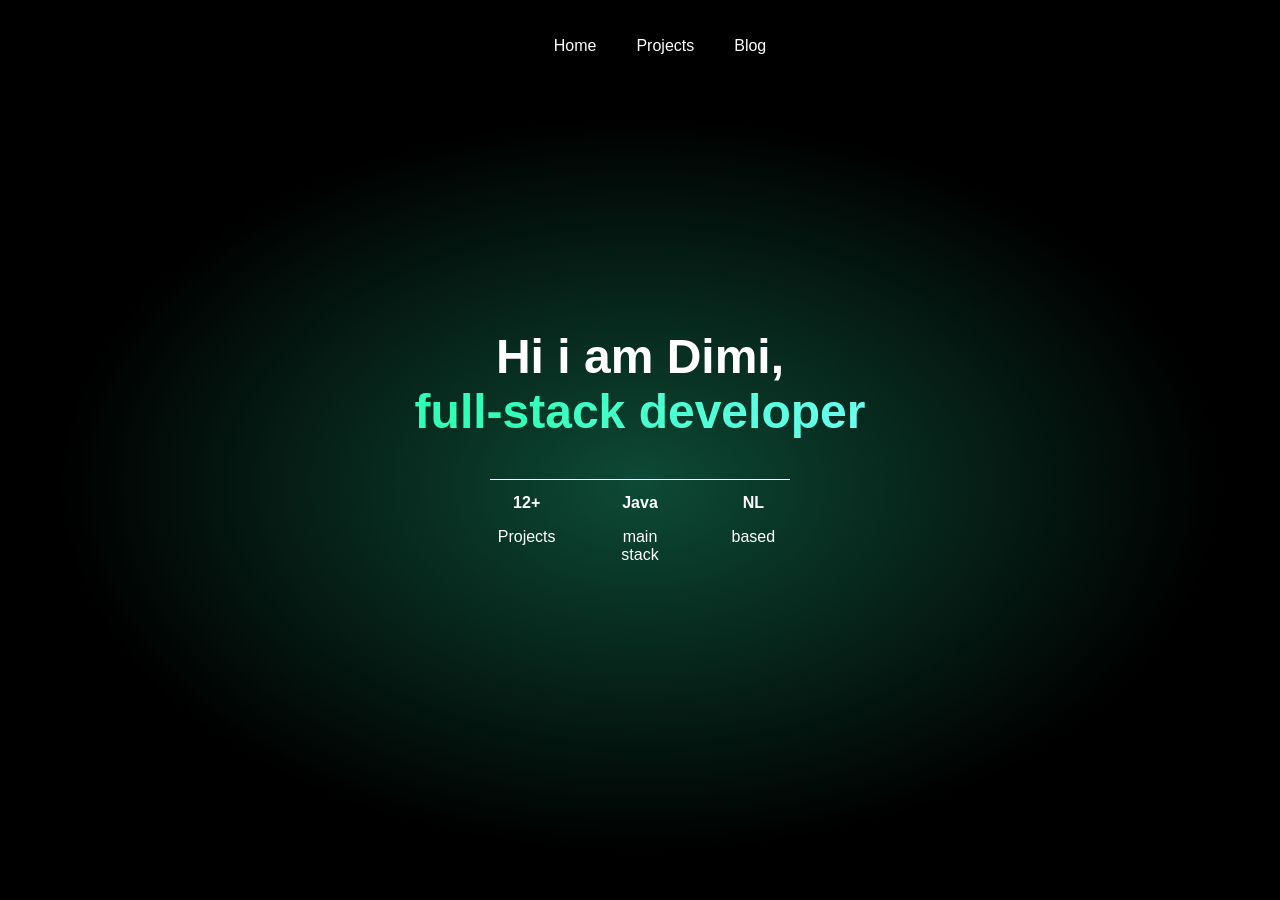
==== docs/index.html @ b60545e4 "Initial website upload" ====
<!DOCTYPE html>
<html lang ="eng">

<head> 

  <meta charset="UTF-8">
  <meta name="viewport" content = "width=device-width, initial-scale=1.0">
  <link rel="stylesheet" href="style.css">
  <title>WhoamI?</title>

</head>

<body>
 

<nav class="nav"> 

    <ul>
  <li><a href="index.html">Home</a></li>
  <li><a href="projects.html">Projects</a></li>
  <li><a href="blog.html">Blog</a></li>
   </ul>
</nav>

<main>
  <section class = "hero">

    <h1>
      <span class = "hero-text">Hi i am Dimi,</span>
      <br>
      <span class = "hero-text2">full-stack developer</span>
    </h1>

      <section class = "stats"> 

    <div class = "balk">
      
      </div>
    
    <div class = "stat1">
        <h2>12+</h2>
        <p>Projects</p>

      </div>

          <div class = "stat2">
              <h2>Java</h2>
              <p>main stack</p>
      </div>

          <div class = "stat3">
            <h2>NL</h2>
            <p>based</p>
      </div>


  </section>

  </section>


</body>

</html>
---- docs/style.css ----
body{
  background-color: #000000;
}
.nav {
background-color: transparent;
padding: 10px;
}

.nav ul {
  display: flex;
  justify-content: center;
  list-style-type: none;

  gap: 40px;
}

.nav a {
  font-size: 16px;
  line-height: 24.6px;
  font-family: 'segoe ui', sans-serif;
  color: #ffffff;
  text-decoration: none;
}

.nav a:hover{
  color: #32ffb7;
}

.hero{
min-height: 800px;
  background: radial-gradient(ellipse at center, #0d4a35 0%, #000 65%);

  display: flex;
  flex-direction: column;
  justify-content: center;
  align-items: center;
}

.hero h1{
  font-size: 48px;
   font-family: 'segoe ui', sans-serif;
   text-align: center;
  color: #ffffff;

  transform: translateY(-25px);
}

.hero  .hero-text2{
background: linear-gradient(90deg,rgba(50, 255, 183, 1) 20%, rgba(106, 255, 241, 1) 100%);
  background-clip: text;
  color: transparent;
}

.stats{
  display: grid;
  grid-template-columns: 1fr 1fr 1fr;
  column-gap: 40px;
  row-gap: 0;
  width: 300px;
  margin-top: 50px;

  transform: translateY(-75px);
}

.balk{
  grid-column: 1 / -1;
  border-top: 1px solid #ffffff;
}


.stats h2, .stats p{
  font-size: 16px;
  font-family: 'segoe ui', sans-serif;
  text-align: center;
  color: #ffffff;
}
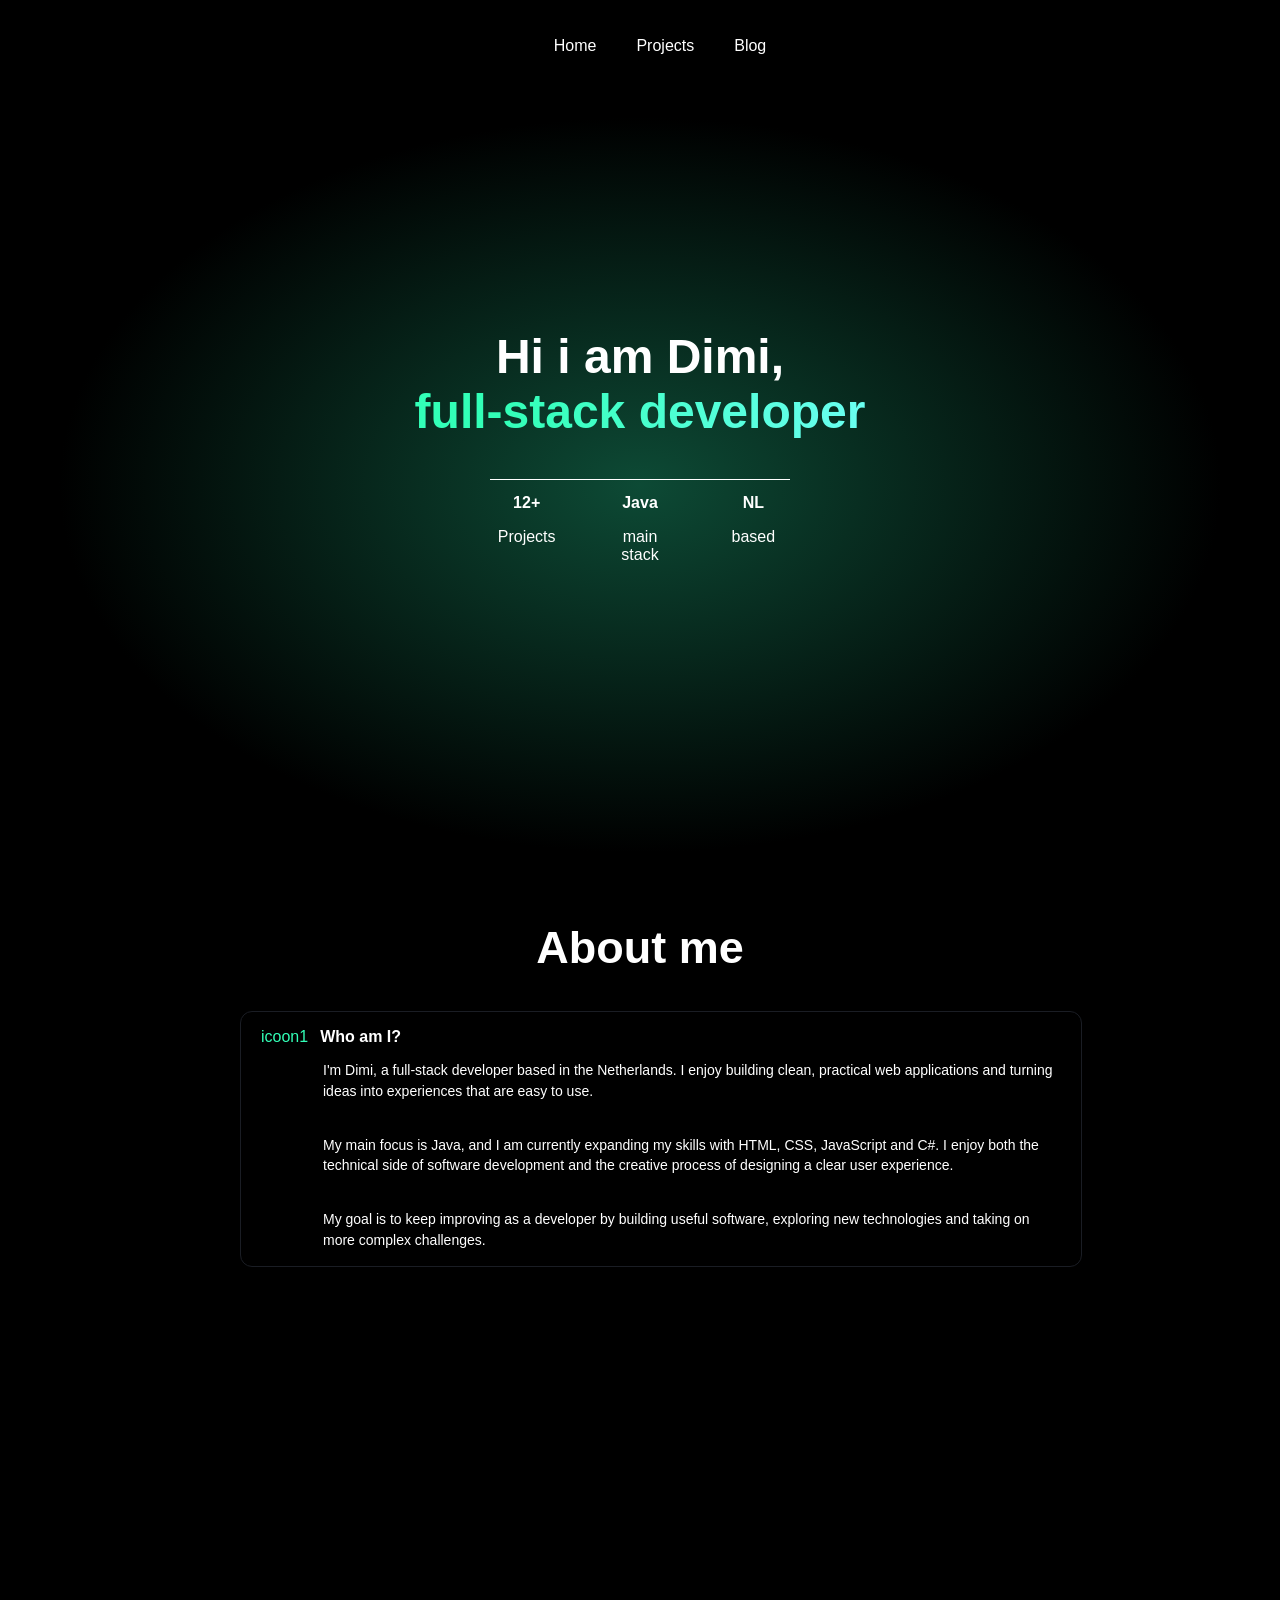
==== commit d9a5ea3e: "about me section + exapnded" ====
--- a/docs/index.html
+++ b/docs/index.html
@@ -2,19 +2,15 @@
 <html lang ="eng">
 
 <head> 
-
   <meta charset="UTF-8">
   <meta name="viewport" content = "width=device-width, initial-scale=1.0">
   <link rel="stylesheet" href="style.css">
   <title>WhoamI?</title>
-
 </head>
 
 <body>
  
-
 <nav class="nav"> 
-
     <ul>
   <li><a href="index.html">Home</a></li>
   <li><a href="projects.html">Projects</a></li>
@@ -58,6 +54,37 @@
 
   </section>
 
+  <section class = "about">
+    <h2>About me</h2>
+
+    <div class = "about-grid">
+      
+<div class = "card1">
+        
+          <div class = "card-header">
+            <span class = "">icoon1</span>
+            <h2>Who am I?</h2>
+      </div>
+
+      <p>I'm Dimi, a full-stack developer based in the Netherlands. 
+        I enjoy building clean, practical web applications and turning ideas into experiences that are easy to use. </p>
+
+        <br>
+
+       <p>My main focus is Java, and I am currently expanding my skills with HTML, CSS, JavaScript and C#.
+        I enjoy both the technical side of software development and the creative process of designing a clear user experience.</p>
+
+        <br>
+
+
+        <p>My goal is to keep improving as a developer by building useful software, 
+        exploring new technologies and taking on more complex challenges.
+       </p>
+  </div>
+
+</div>
+  </section>
+
 
 </body>
 
--- a/docs/style.css
+++ b/docs/style.css
@@ -1,4 +1,3 @@
-
 body{
   background-color: #000000;
 }
@@ -68,10 +67,62 @@
   border-top: 1px solid #ffffff;
 }
 
-
 .stats h2, .stats p{
   font-size: 16px;
   font-family: 'segoe ui', sans-serif;
   text-align: center;
   color: #ffffff;
+}
+
+.about{
+  font-size: 30px;
+   font-family: 'segoe ui', sans-serif;
+   text-align: center;
+  color: #ffffff;
+}
+
+.about-grid{
+  width: min(70%, 800px);
+  max-width: 800px;
+  min-height: 800px;
+  margin: 0 auto;
+  display: grid;
+  grid-template-columns: 1fr;
+  gap: 24px;
+}
+
+.card1{
+  width: 100%;
+  max-width: 800px;
+  background-color: #000000;
+  border: 1px solid #1a1d24;
+  border-radius: 12px;
+  padding: 16px 20px;
+  align-self: start;
+
+}
+
+.card-header{
+  display: flex;
+  align-items: center;  
+  gap: 12px;
+  margin-bottom: 14px;
+}
+
+.card-header span {
+  color: #32ffb7;
+  font-size: 16px;
+}
+
+.card1 h2 {
+  margin: 0;
+  font-size: 16px;
+  color: #ffffff;
+}
+
+.card1  p {
+  margin: 0 0 0 62px;
+  text-align: left;
+  font-size: 14px;
+  line-height: 1.45;
 }
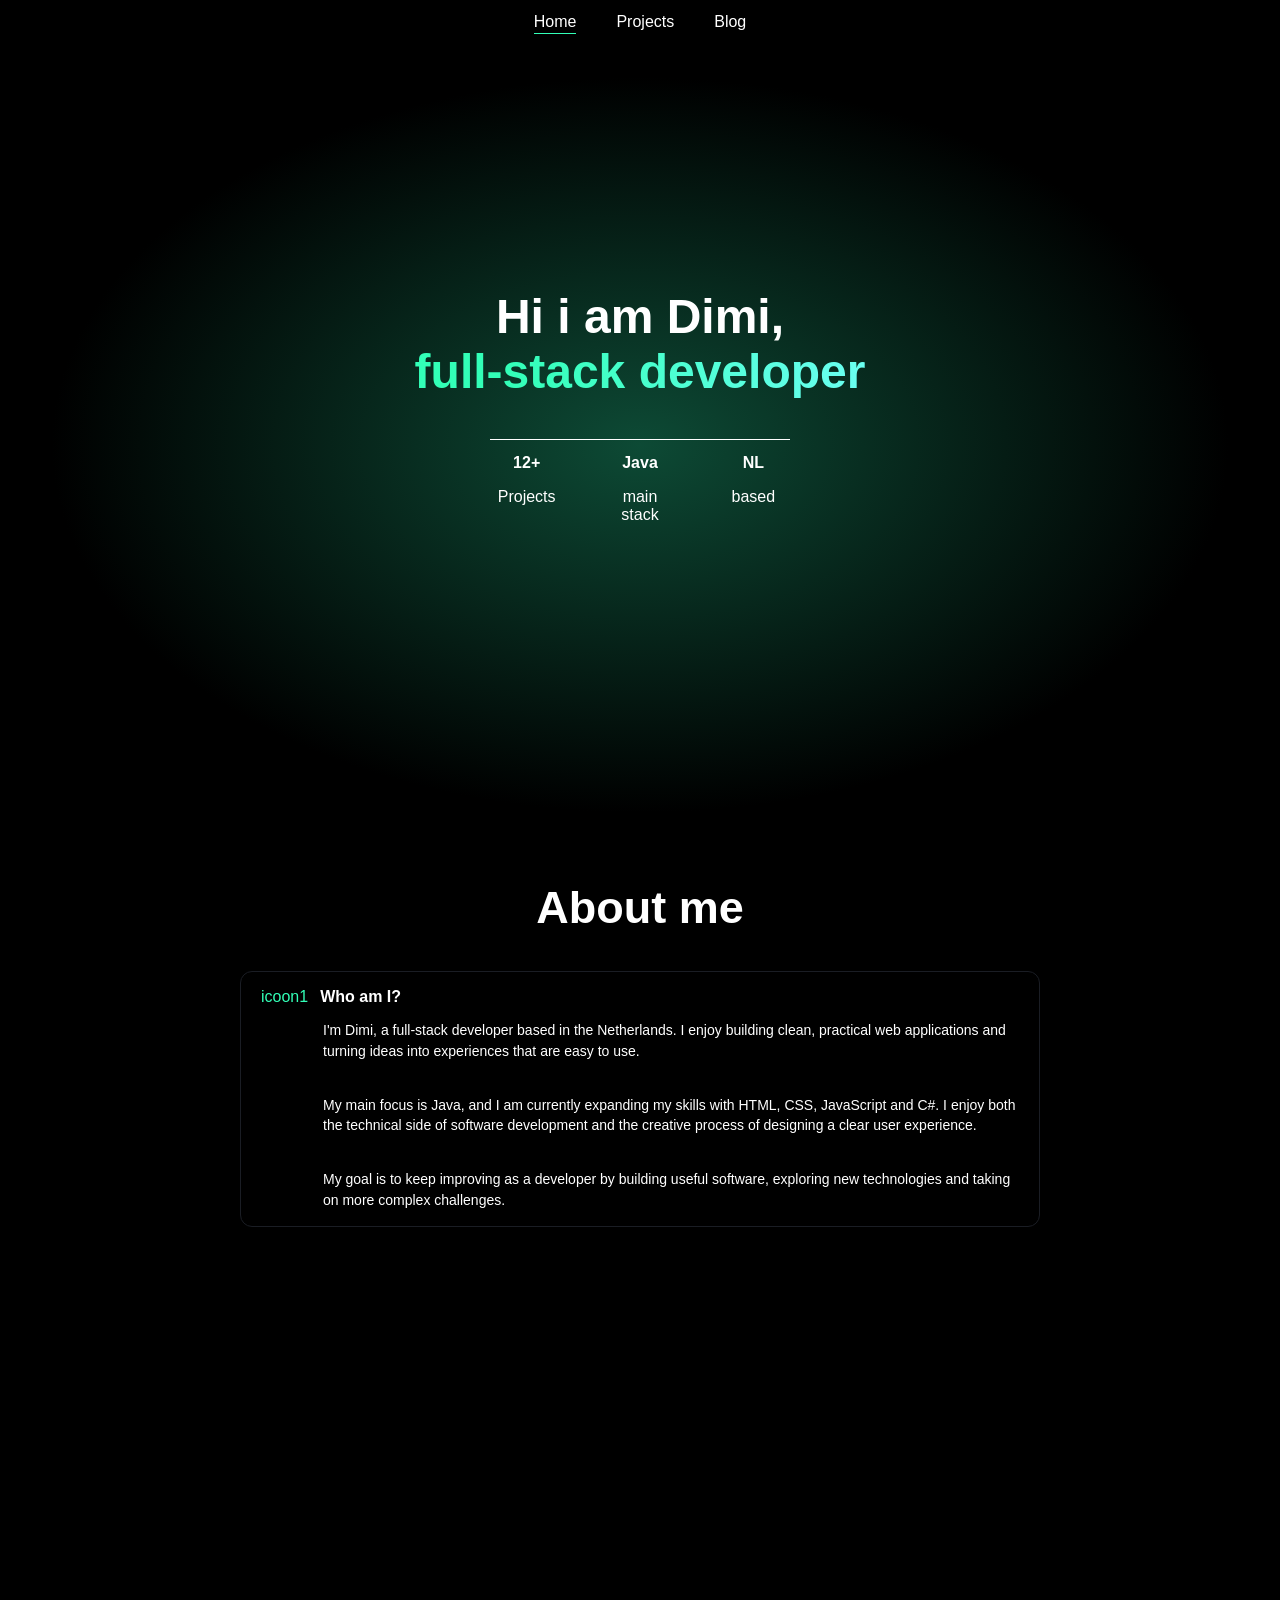
==== commit a229b955: "Current page + borderbox" ====
--- a/docs/index.html
+++ b/docs/index.html
@@ -12,7 +12,7 @@
  
 <nav class="nav"> 
     <ul>
-  <li><a href="index.html">Home</a></li>
+  <li><a class = "active" href="index.html">Home</a></li>
   <li><a href="projects.html">Projects</a></li>
   <li><a href="blog.html">Blog</a></li>
    </ul>
@@ -48,6 +48,8 @@
             <h2>NL</h2>
             <p>based</p>
       </div>
+      
+    </main>
 
 
   </section>
--- a/docs/style.css
+++ b/docs/style.css
@@ -1,4 +1,9 @@
+* {
+  box-sizing: border-box;
+}
+
 body{
+  margin: 0;
   background-color: #000000;
 }
 .nav {
@@ -10,8 +15,9 @@
   display: flex;
   justify-content: center;
   list-style-type: none;
-
   gap: 40px;
+  margin: 0;
+  padding: 0;
 }
 
 .nav a {
@@ -26,10 +32,14 @@
   color: #32ffb7;
 }
 
+.nav a.active{
+  border-bottom: 1px solid #32ffb7;
+  padding-bottom: 3px;
+}
+
 .hero{
 min-height: 800px;
   background: radial-gradient(ellipse at center, #0d4a35 0%, #000 65%);
-
   display: flex;
   flex-direction: column;
   justify-content: center;
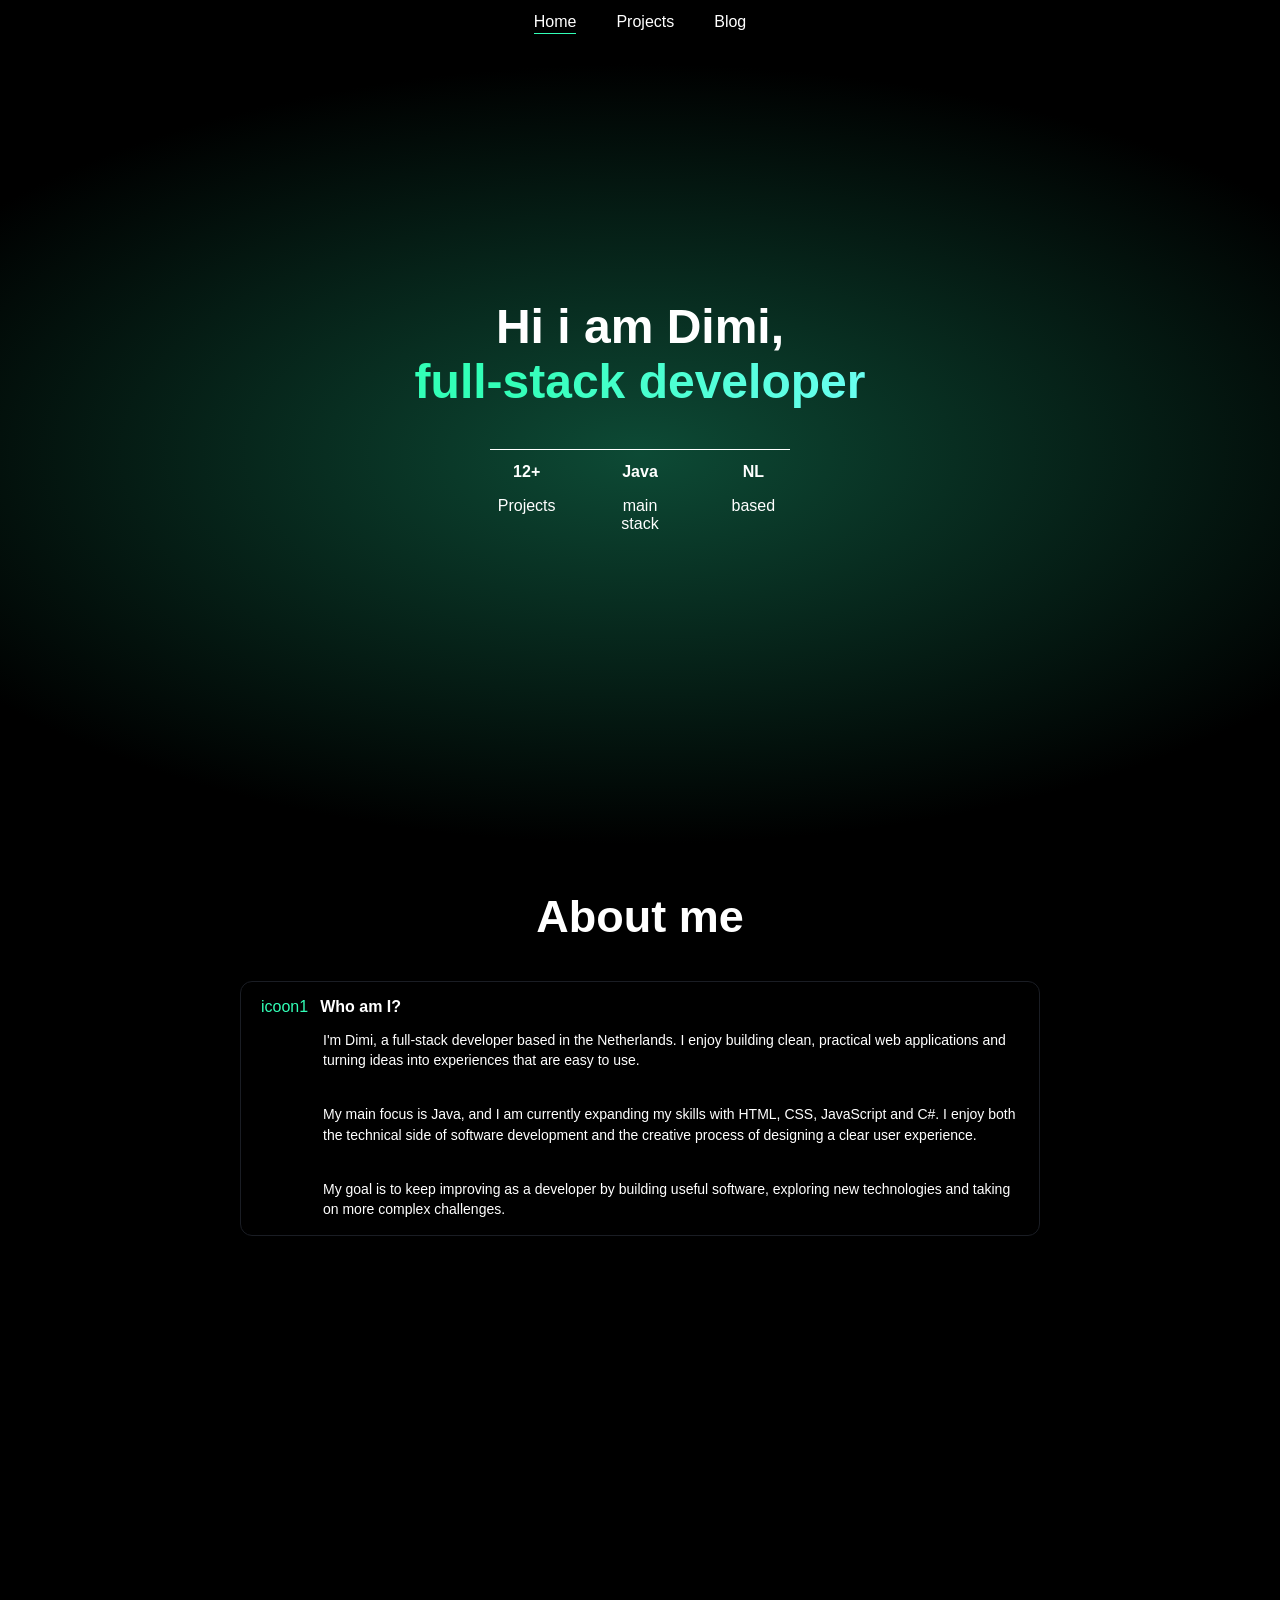
==== commit 28d51694: "begin project page" ====
--- a/docs/index.html
+++ b/docs/index.html
@@ -32,29 +32,25 @@
     <div class = "balk">
       
       </div>
-    
+
     <div class = "stat1">
         <h2>12+</h2>
         <p>Projects</p>
+    </div>
 
-      </div>
-
-          <div class = "stat2">
+    <div class = "stat2">
               <h2>Java</h2>
               <p>main stack</p>
-      </div>
+    </div>
 
-          <div class = "stat3">
+    <div class = "stat3">
             <h2>NL</h2>
             <p>based</p>
-      </div>
-      
-    </main>
-
-
+    </div>
+      </section>
   </section>
 
-  </section>
+  </main>
 
   <section class = "about">
     <h2>About me</h2>
--- a/docs/style.css
+++ b/docs/style.css
@@ -7,7 +7,12 @@
   background-color: #000000;
 }
 .nav {
-background-color: transparent;
+ position: sticky;
+  top: 0;
+  z-index: 10;
+  height: 54px;
+
+background-color: rgba(0, 0, 0, 0.95);
 padding: 10px;
 }
 
@@ -39,15 +44,32 @@
 
 .hero{
 min-height: 800px;
-  background: radial-gradient(ellipse at center, #0d4a35 0%, #000 65%);
+  background: radial-gradient(ellipse 100% 600px at center, #0d4a35 0%, #000 65%);
   display: flex;
   flex-direction: column;
   justify-content: center;
   align-items: center;
 }
 
+@media (max-width: 600px){.hero
+  {
+    background: radial-gradient(ellipse 180% 500px at center, #0d4a35 0%, #000 70%)
+  }
+}
+
+@media (max-width: 480px) {
+  .nav ul {
+    gap: 16px;
+  }
+
+  .hero h1 {
+    font-size: 34px;
+  }
+}
+
 .hero h1{
   font-size: 48px;
+  padding: 0 16px;
    font-family: 'segoe ui', sans-serif;
    text-align: center;
   color: #ffffff;
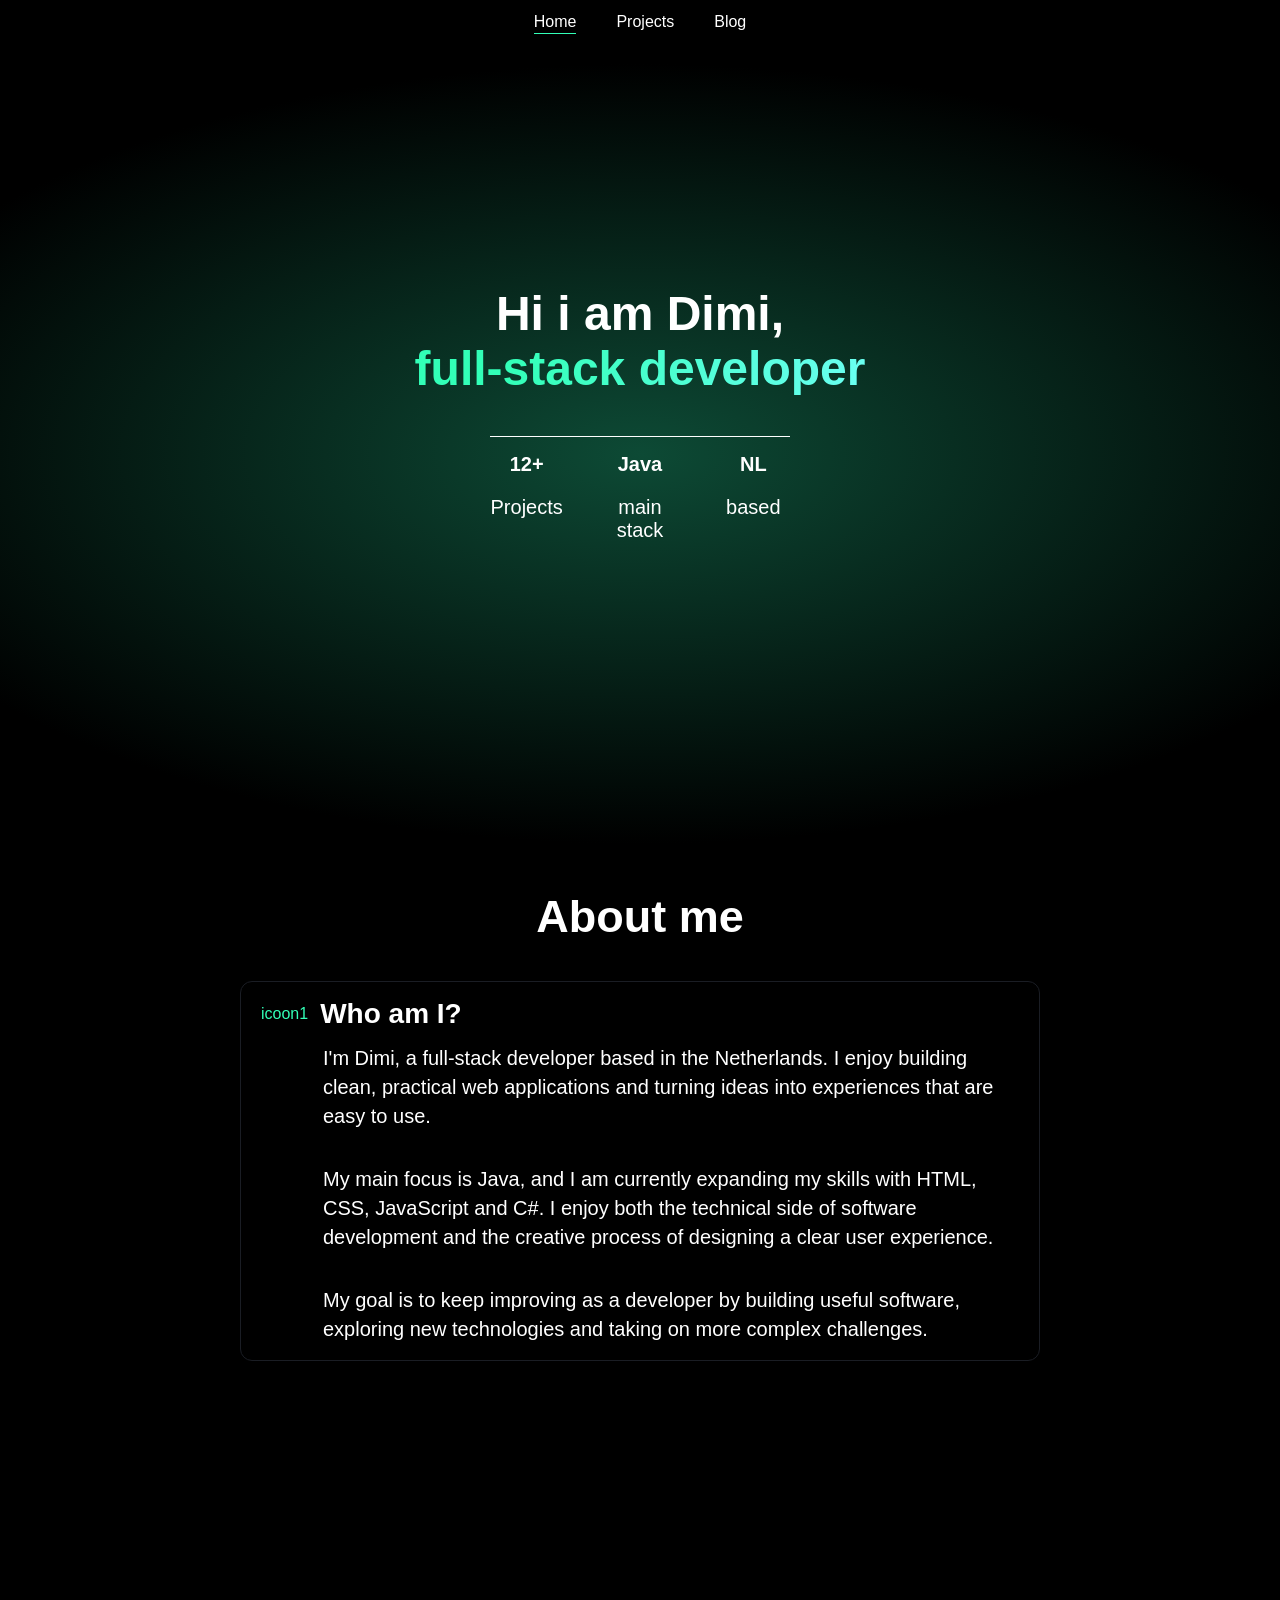
==== commit af4f643b: "language -> nl + font size+" ====
--- a/docs/index.html
+++ b/docs/index.html
@@ -1,5 +1,5 @@
 <!DOCTYPE html>
-<html lang ="eng">
+<html lang ="nl">
 
 <head> 
   <meta charset="UTF-8">
--- a/docs/style.css
+++ b/docs/style.css
@@ -100,7 +100,7 @@
 }
 
 .stats h2, .stats p{
-  font-size: 16px;
+  font-size: 20px;
   font-family: 'segoe ui', sans-serif;
   text-align: center;
   color: #ffffff;
@@ -148,13 +148,13 @@
 
 .card1 h2 {
   margin: 0;
-  font-size: 16px;
+  font-size: 28px;
   color: #ffffff;
 }
 
 .card1  p {
   margin: 0 0 0 62px;
   text-align: left;
-  font-size: 14px;
+  font-size: 20px;
   line-height: 1.45;
 }
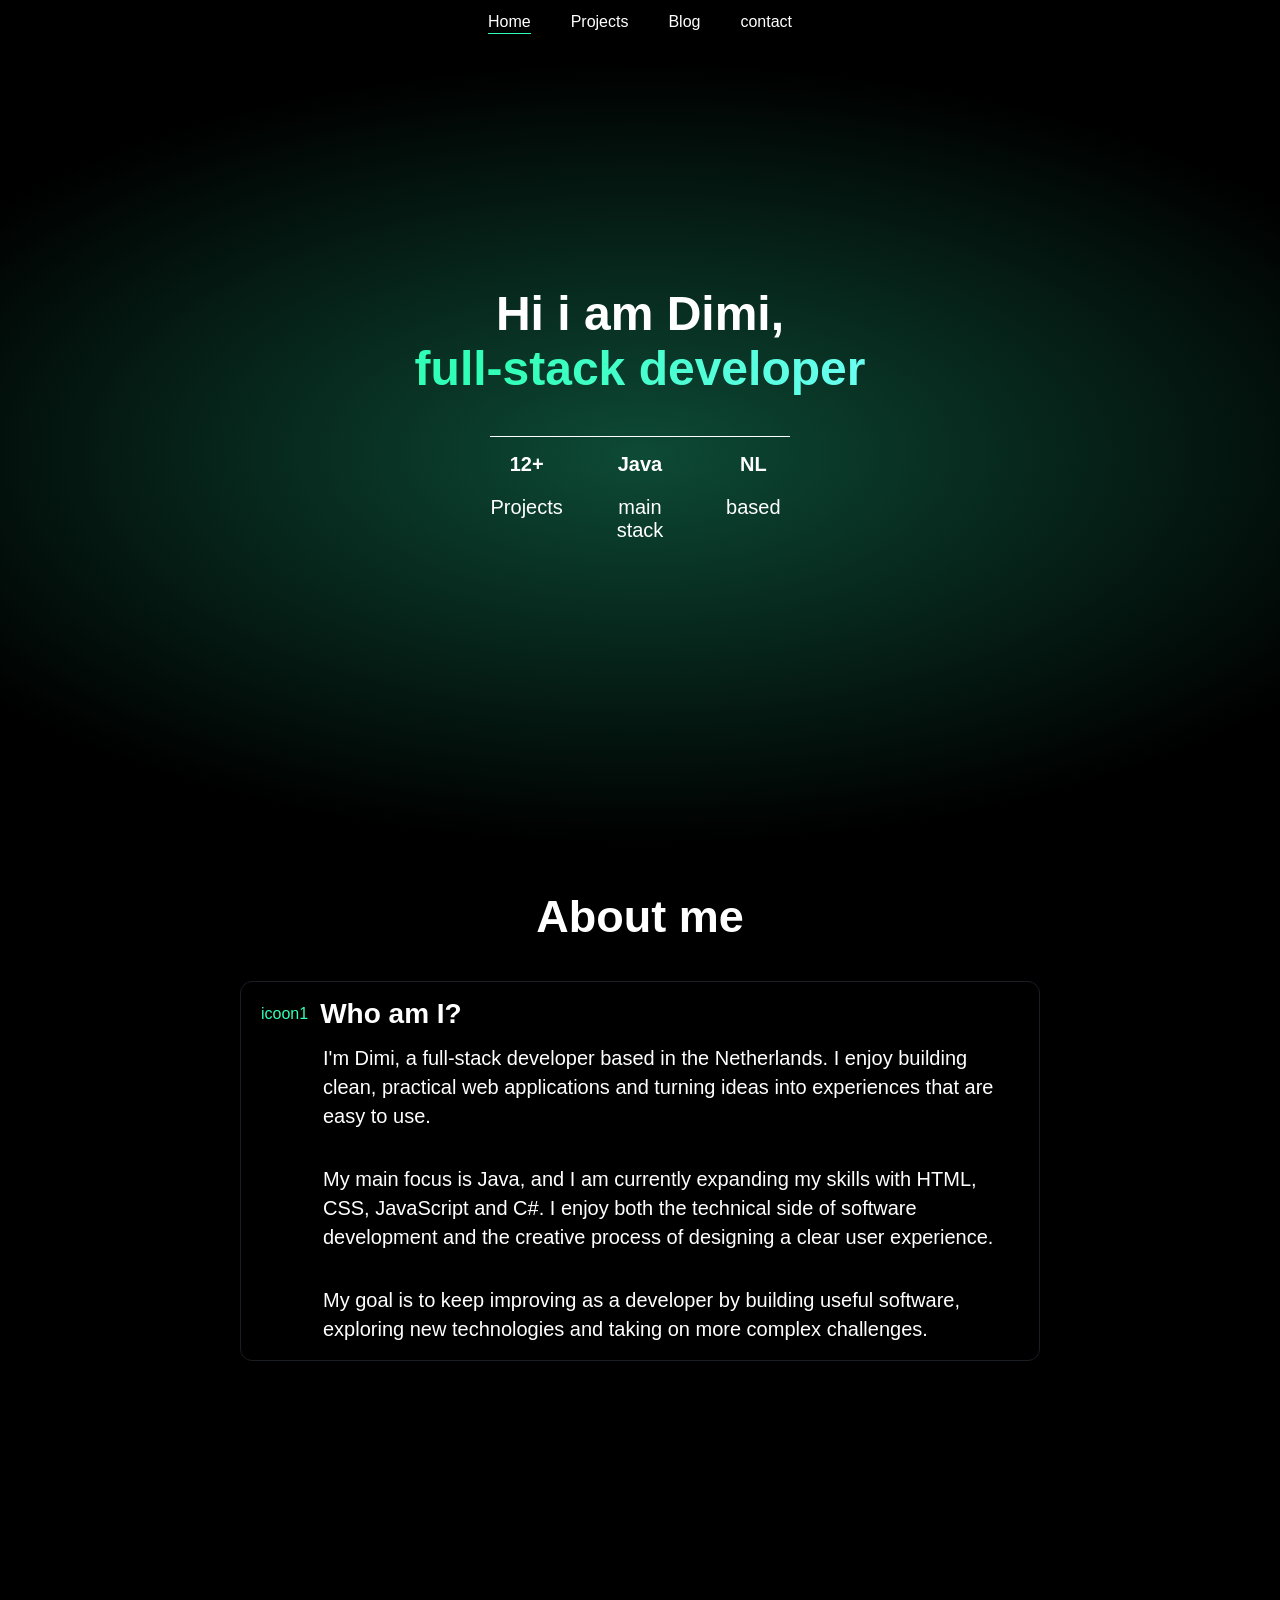
==== commit a698b9c1: "begin contact page + styling later .js" ====
--- a/docs/index.html
+++ b/docs/index.html
@@ -15,6 +15,7 @@
   <li><a class = "active" href="index.html">Home</a></li>
   <li><a href="projects.html">Projects</a></li>
   <li><a href="blog.html">Blog</a></li>
+  <li><a href = "contact.html">contact</a></li>
    </ul>
 </nav>
 
--- a/docs/style.css
+++ b/docs/style.css
@@ -5,6 +5,7 @@
 body{
   margin: 0;
   background-color: #000000;
+  font-family: 'segoe ui', sans-serif;
 }
 .nav {
  position: sticky;
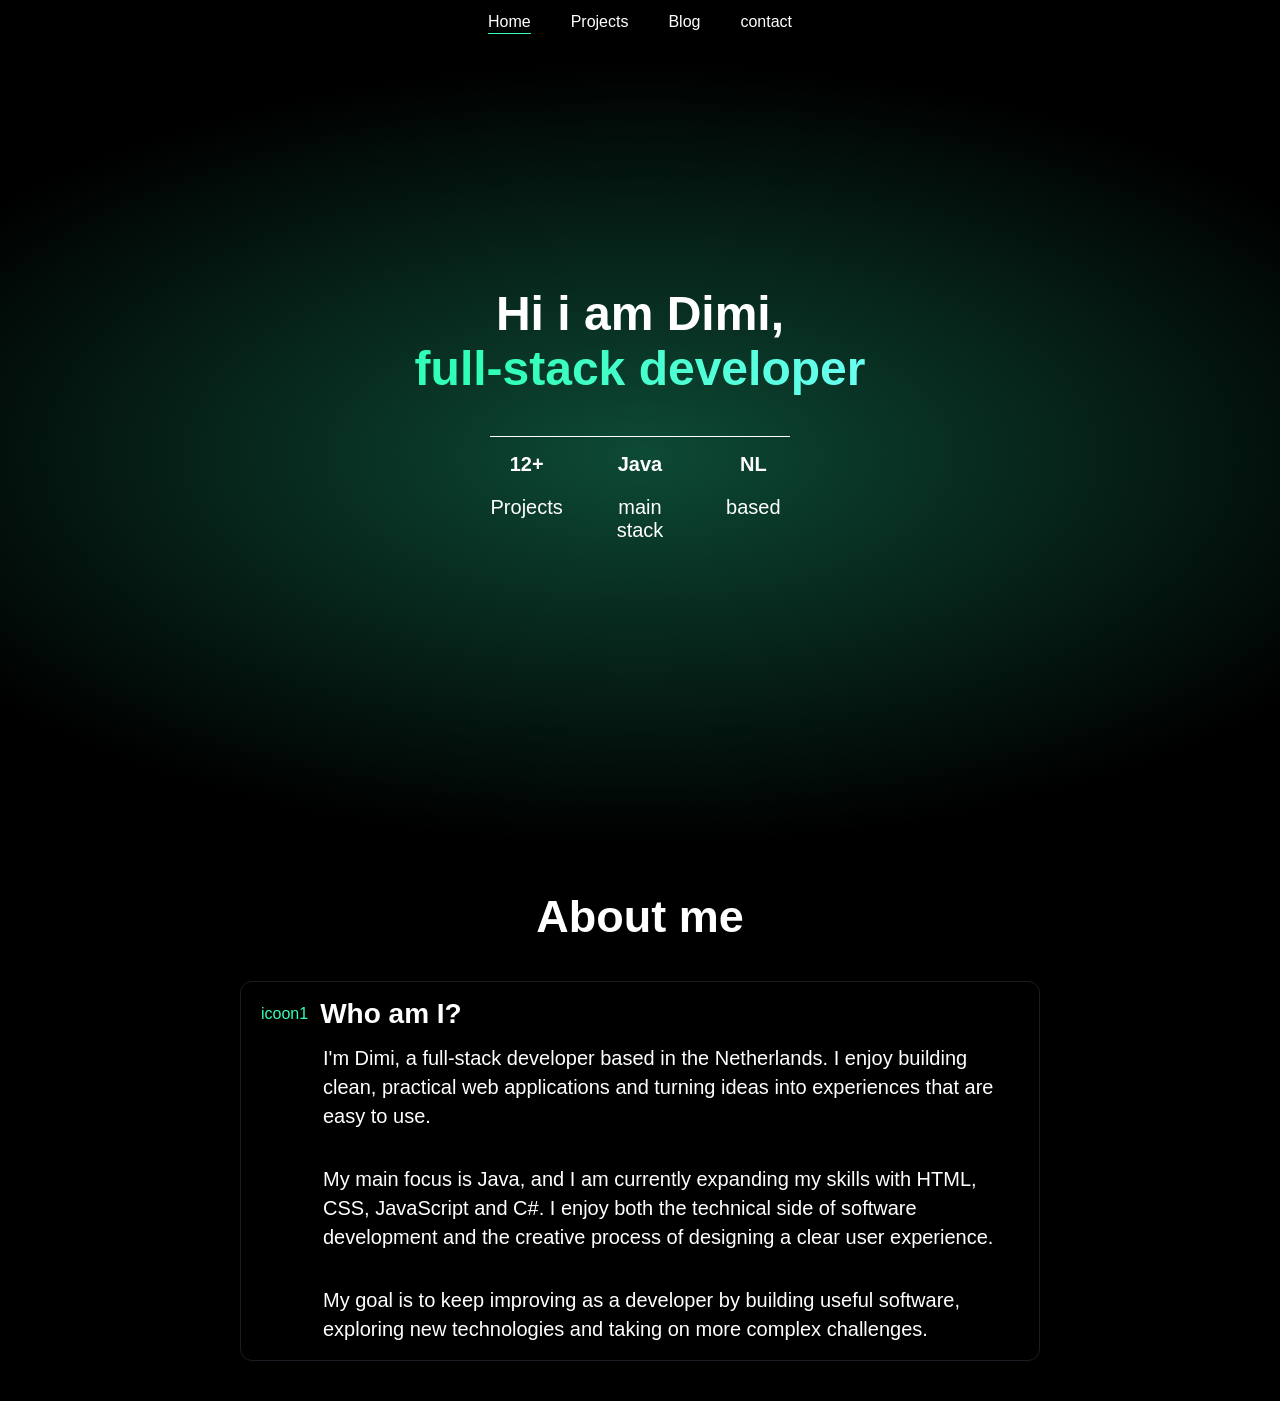
==== commit db0949de: "api chess.com, werkend, later forum .js maken" ====
--- a/docs/index.html
+++ b/docs/index.html
@@ -84,7 +84,10 @@
 </div>
   </section>
 
+      <div class="api-section" id="api-section">
+      </div>
 
+  <script src = "index.js" type="module"></script>
 </body>
 
 </html>
--- a/docs/style.css
+++ b/docs/style.css
@@ -117,7 +117,7 @@
 .about-grid{
   width: min(70%, 800px);
   max-width: 800px;
-  min-height: 800px;
+  min-height: auto;
   margin: 0 auto;
   display: grid;
   grid-template-columns: 1fr;
@@ -158,4 +158,81 @@
   text-align: left;
   font-size: 20px;
   line-height: 1.45;
+}
+
+.api-section {
+  display: flex;
+  flex-direction: column;
+  align-items: center;
+  justify-content: center;
+  padding: 20px;
+}
+
+.api-section h2 {
+  display: flex;
+  justify-content: center;
+  align-items: center;
+  color: white;
+  font-size: 28px;
+  margin-top: 100px;
+}
+
+.artiekel-kaart {
+  position: relative;
+  width: min(600px, 100%);
+  height: 105px;
+  display: grid;
+  grid-template-columns: 80px 1fr;
+  column-gap: 20px;
+  padding: 10px;
+  background-color: #312e2b;
+  margin-top: 3px;
+}
+
+.artiekelchess {
+  grid-column: 1 / 3;
+  display: flex;
+  align-items: center;
+  height: 30px;
+}
+
+.artiekelchess img {
+  position: absolute;
+  top: 10px;
+  left: 10px;
+  width: 80px;
+  height: 80px;
+  object-fit: cover;
+  border-radius: 8px;
+}
+
+.artiekelchess h3 {
+  margin: 0 0 0 100px;
+  color: white;
+  font-size: 22px;
+}
+
+.artiekelchess-Content {
+  grid-column: 2;
+  display: flex;
+  gap: 0px 20px;
+  margin-top: -22px;
+  color: white;
+}
+
+
+.artiekelchess-Content p {
+  margin: 0;
+  white-space: nowrap;
+}
+
+@media (max-width: 600px) {
+  .artiekelchess-Content {
+    flex-direction: column;
+     margin-top: 0px;
+  }
+
+  .artiekelchess-Content p {
+    white-space: normal;
+  }
 }
